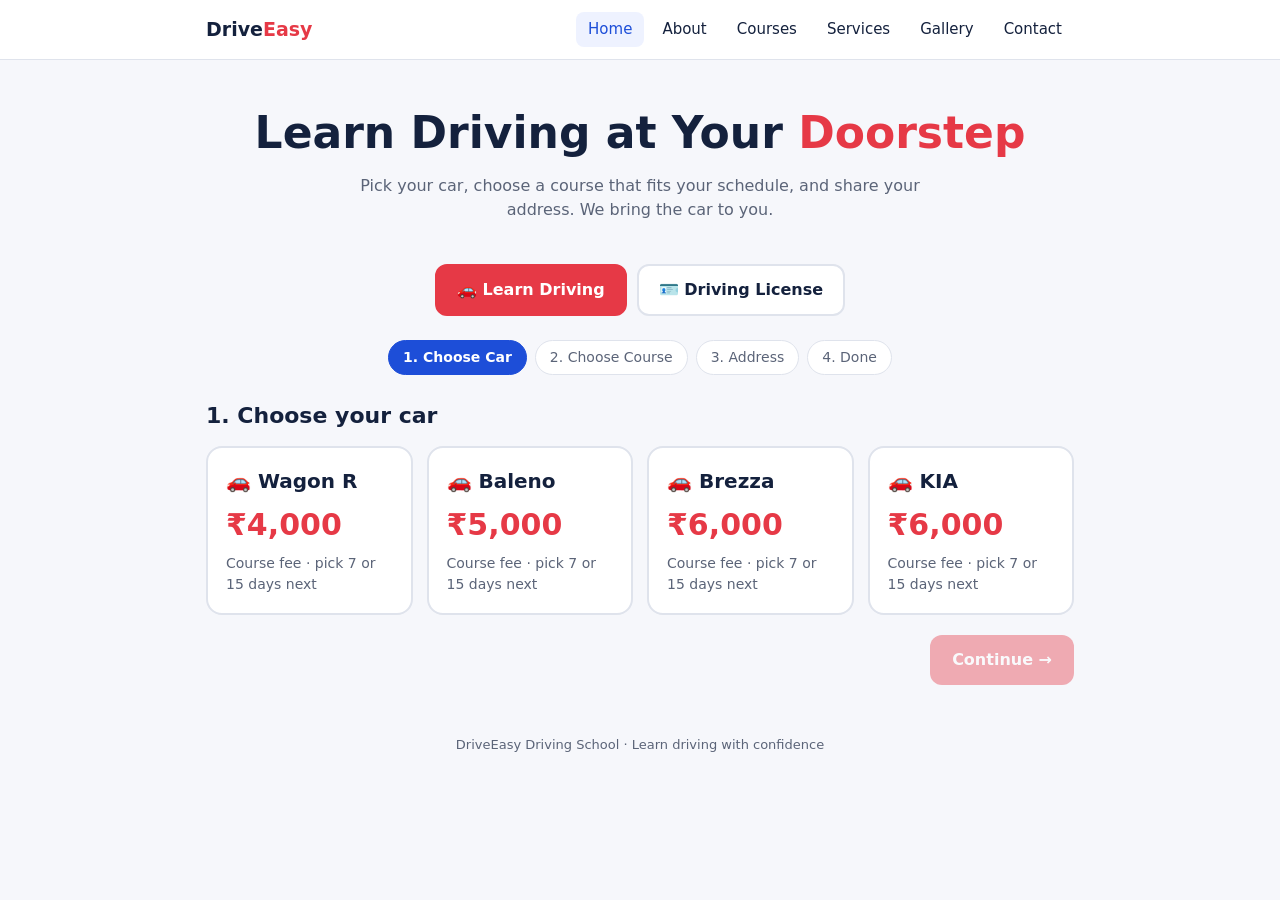
==== index.html @ 2872057d "Add DriveEasy Driving School website" ====
<!DOCTYPE html>
<html lang="en">
<head>
<meta charset="utf-8">
<meta name="viewport" content="width=device-width, initial-scale=1, viewport-fit=cover">
<title>DriveEasy Driving School – Learn Driving at Your Doorstep</title>
<link rel="icon" href="favicon.ico"><link rel="stylesheet" href="css/style.css"><link rel="stylesheet" href="css/responsive.css"><link rel="stylesheet" href="css/animations.css">
</head>
<body><nav class="site-nav"><div class="wrap"><a class="logo" href="index.html">Drive<span>Easy</span></a><button id="menuBtn" aria-label="Menu">☰</button><div id="menu"><a href="index.html" class="active">Home</a><a href="pages/about.html">About</a><a href="pages/courses.html">Courses</a><a href="pages/services.html">Services</a><a href="pages/gallery.html">Gallery</a><a href="pages/contact.html">Contact</a></div></div></nav>
<div class="wrap">
<header class="hero">
  <h1>Learn Driving at Your <span>Doorstep</span></h1>
  <p>Pick your car, choose a course that fits your schedule, and share your address. We bring the car to you.</p>
</header>

<div class="tabs">
  <button type="button" class="tab on" id="tabDrive">🚗 Learn Driving</button>
  <button type="button" class="tab" id="tabLic">🪪 Driving License</button>
</div>

<div class="steps" id="steps"></div>

<main>
<section id="s1">
  <h2>1. Choose your car</h2>
  <div class="grid" id="cars"></div>
</section>

<section id="s2" class="hidden">
  <h2>2. Choose your course</h2>
  <div class="plans" id="plans"></div>
  <div class="note" id="planNote"></div>
</section>

<section id="s3" class="hidden">
  <h2>3. Your address &amp; details</h2>
  <div class="summary" id="sum"></div>
  <form id="f" novalidate>
    <div class="row">
      <label>Full name<input id="name" required autocomplete="name"></label>
      <label>Mobile number<input id="phone" type="tel" required autocomplete="tel" inputmode="tel"></label>
    </div>
    <label>Full address (where the car should arrive)<textarea id="addr" rows="3" required autocomplete="street-address"></textarea></label>
    <div class="row">
      <label>City / Area<input id="city" required></label>
      <label>Preferred start date<input id="date" type="date" required></label>
    </div>
    <label>Preferred time slot<input id="slot" placeholder="e.g. 7:00 AM"></label>
    <div class="note"><b>Payment:</b> Pay in advance when the vehicle arrives at your address, before your first lesson starts. Nothing is charged online.</div>
  </form>
</section>

<section id="s4" class="hidden ok">
  <div class="big">✅</div>
  <h2>Almost done!</h2>
  <p>Your email app should have opened with your booking details. Press <b>Send</b> in it to complete your request, and we will contact you to confirm.</p>
  <p class="sub">Nothing opened? <a id="again" href="#">Tap here to open it again</a>.</p>
  <button class="btn ghost" id="restart">Make another booking</button>
</section>

<div class="nav" id="nav">
  <button class="btn ghost" id="back">← Back</button>
  <button class="btn" id="next">Continue →</button>
</div>
</main>

<section id="lic" class="hidden">
  <h2>Driving License Service</h2>
  <p class="sub">We help you get your driving license. Tell us what you need and our team will call you with the fees and required documents.</p>
  <form id="lf" novalidate>
    <label>What do you need?</label>
    <div class="opts" id="ltype"></div>
    <label style="margin-top:6px">Vehicle type</label>
    <div class="opts" id="lveh"></div>
    <div class="row">
      <label>Full name<input id="lname" required autocomplete="name"></label>
      <label>Mobile number<input id="lphone" type="tel" required autocomplete="tel" inputmode="tel"></label>
    </div>
    <label>Full address<textarea id="laddr" rows="3" required autocomplete="street-address"></textarea></label>
    <label>City / Area<input id="lcity" required></label>
    <label>Anything else we should know? (optional)<textarea id="lnote" rows="2"></textarea></label>
    <div class="nav" style="margin:8px 0 40px;justify-content:flex-end">
      <button type="button" class="btn" id="lsubmit">Submit request ✉️</button>
    </div>
  </form>
</section>

<section id="lok" class="hidden ok">
  <div class="big">✅</div>
  <h2>Almost done!</h2>
  <p>Your email app should have opened with your license request. Press <b>Send</b> to complete it, and we will contact you soon.</p>
  <p class="sub">Nothing opened? <a id="lagain" href="#">Tap here to open it again</a>.</p>
  <button class="btn ghost" id="lrestart">Make another request</button>
</section>
<footer>DriveEasy Driving School · Learn driving with confidence</footer>
</div>

<script src="js/form-validation.js"></script><script src="js/main.js"></script><script src="js/navigation.js"></script>
</body>
</html>
---- css/style.css ----
:root{box-sizing:border-box;padding-top:env(safe-area-inset-top,0px);padding-bottom:env(safe-area-inset-bottom,0px);
--bg:#f6f7fb;--card:#fff;--text:#14213d;--muted:#5b6478;--accent:#e63946;--accent2:#1d4ed8;--line:#dfe3ec;--soft:#eef2ff;color-scheme:light dark}
html{scroll-padding-top:env(safe-area-inset-top,0px)}
@media (prefers-color-scheme:dark){:root:not([data-theme="light"]){--bg:#0e1220;--card:#171d30;--text:#eef1fa;--muted:#a1a9c0;--accent:#ff5d6c;--accent2:#7ea2ff;--line:#2b3350;--soft:#1e2745}}
:root[data-theme="dark"]{--bg:#0e1220;--card:#171d30;--text:#eef1fa;--muted:#a1a9c0;--accent:#ff5d6c;--accent2:#7ea2ff;--line:#2b3350;--soft:#1e2745}
*{box-sizing:border-box}
body{margin:0;background:var(--bg);color:var(--text);font-family:system-ui,-apple-system,"Segoe UI",Roboto,sans-serif;line-height:1.5}
.wrap{max-width:900px;margin:0 auto;padding:0 16px}
header.hero{padding:40px 0 24px;text-align:center}
.hero h1{font-size:clamp(28px,6vw,44px);margin:0 0 8px}
.hero h1 span{color:var(--accent)}
.hero p{color:var(--muted);margin:0 auto;max-width:560px}
.steps{display:flex;gap:8px;margin:24px 0;justify-content:center;flex-wrap:wrap}
.pill{padding:6px 14px;border-radius:99px;border:1px solid var(--line);background:var(--card);font-size:14px;color:var(--muted)}
.pill.on{background:var(--accent2);border-color:var(--accent2);color:#fff;font-weight:600}
.pill.done{color:var(--accent2);border-color:var(--accent2)}
h2{font-size:22px;margin:8px 0 14px}
.grid{display:grid;grid-template-columns:repeat(auto-fit,minmax(190px,1fr));gap:14px}
.card{background:var(--card);border:2px solid var(--line);border-radius:16px;padding:18px;cursor:pointer;text-align:left;color:inherit;font:inherit;transition:.15s}
.card:hover{border-color:var(--accent2)}
.card.sel{border-color:var(--accent);box-shadow:0 0 0 3px color-mix(in srgb,var(--accent) 25%,transparent)}
.car{font-size:20px;font-weight:700}
.price{font-size:30px;font-weight:800;color:var(--accent);margin:6px 0}
.sub{color:var(--muted);font-size:14px}
.plans{display:grid;grid-template-columns:repeat(auto-fit,minmax(260px,1fr));gap:14px}
.plan h3{margin:0 0 4px;font-size:19px}
.tag{display:inline-block;background:var(--soft);color:var(--accent2);border-radius:8px;padding:2px 10px;font-size:13px;font-weight:600;margin-bottom:8px}
.plan ul{list-style:none;padding:0;margin:10px 0 0}
.plan li{padding:6px 0;border-top:1px solid var(--line);display:flex;justify-content:space-between;gap:10px;font-size:15px}
.plan li b{text-align:right}
.note{background:var(--soft);border-radius:12px;padding:12px 14px;margin-top:14px;font-size:14px}
form{display:grid;gap:12px}
.row{display:grid;grid-template-columns:1fr 1fr;gap:12px}
@media(max-width:560px){.row{grid-template-columns:1fr}}
label{font-size:14px;font-weight:600;display:grid;gap:4px}
input,textarea{font:inherit;padding:11px 12px;border-radius:10px;border:1px solid var(--line);background:var(--card);color:var(--text);width:100%}
input:focus,textarea:focus{outline:2px solid var(--accent2);border-color:transparent}
.summary{background:var(--card);border:1px solid var(--line);border-radius:14px;padding:14px 16px;margin-bottom:6px}
.summary div{display:flex;justify-content:space-between;padding:4px 0;gap:10px}
.nav{display:flex;justify-content:space-between;gap:10px;margin:20px 0 40px}
button.btn{font:inherit;font-weight:700;padding:12px 22px;border-radius:12px;border:0;cursor:pointer;background:var(--accent);color:#fff}
button.btn.ghost{background:transparent;color:var(--text);border:1px solid var(--line)}
button.btn:disabled{opacity:.4;cursor:not-allowed}
.hidden{display:none}
.tabs{display:flex;gap:10px;justify-content:center;flex-wrap:wrap;margin-top:18px}
.tab{font:inherit;font-weight:700;padding:12px 20px;border-radius:12px;border:2px solid var(--line);background:var(--card);color:var(--text);cursor:pointer}
.tab.on{border-color:var(--accent);background:var(--accent);color:#fff}
.opts{display:grid;grid-template-columns:repeat(auto-fit,minmax(180px,1fr));gap:10px}
.opts .card{padding:14px;font-weight:600}
.ok{text-align:center;padding:30px 10px}
.ok .big{font-size:48px}
footer{text-align:center;color:var(--muted);font-size:13px;padding:10px 0 30px}
a{color:var(--accent2)}

.site-nav{background:var(--card);border-bottom:1px solid var(--line);position:sticky;top:0;z-index:10}
.site-nav .wrap{display:flex;align-items:center;justify-content:space-between;gap:10px;padding-top:12px;padding-bottom:12px}
.logo{font-weight:800;font-size:19px;color:var(--text);text-decoration:none}.logo span{color:var(--accent)}
#menu{display:flex;gap:6px;flex-wrap:wrap}
#menu a{color:var(--text);text-decoration:none;padding:6px 12px;border-radius:8px;font-size:15px}
#menu a:hover,#menu a.active{background:var(--soft);color:var(--accent2)}
#menuBtn{display:none;font:inherit;font-size:22px;background:none;border:1px solid var(--line);border-radius:8px;color:var(--text);padding:2px 10px;cursor:pointer}
.page{padding:30px 0 40px}.page h1{font-size:clamp(26px,5vw,36px);margin:0 0 10px}
table{width:100%;border-collapse:collapse;background:var(--card);border-radius:12px;overflow:hidden}
th,td{padding:12px;border-bottom:1px solid var(--line);text-align:left}th{background:var(--soft)}
.ph{aspect-ratio:4/3;border:2px dashed var(--line);border-radius:14px;display:grid;place-items:center;color:var(--muted);font-size:14px;text-align:center;padding:8px}
.btn-link{display:inline-block;margin-top:12px;background:var(--accent);color:#fff;text-decoration:none;font-weight:700;padding:11px 20px;border-radius:12px}
---- css/responsive.css ----
@media(max-width:700px){
  #menuBtn{display:block}
  #menu{display:none;position:absolute;left:0;right:0;top:100%;background:var(--card);flex-direction:column;padding:10px 16px;border-bottom:1px solid var(--line)}
  #menu.open{display:flex}
  .site-nav{position:sticky}
  .site-nav .wrap{position:relative}
}
---- css/animations.css ----
@keyframes fadeUp{from{opacity:0;transform:translateY(10px)}to{opacity:1;transform:none}}
.card,.page,.hero,.summary{animation:fadeUp .35s ease both}
@media (prefers-reduced-motion:reduce){*{animation:none!important;transition:none!important}}
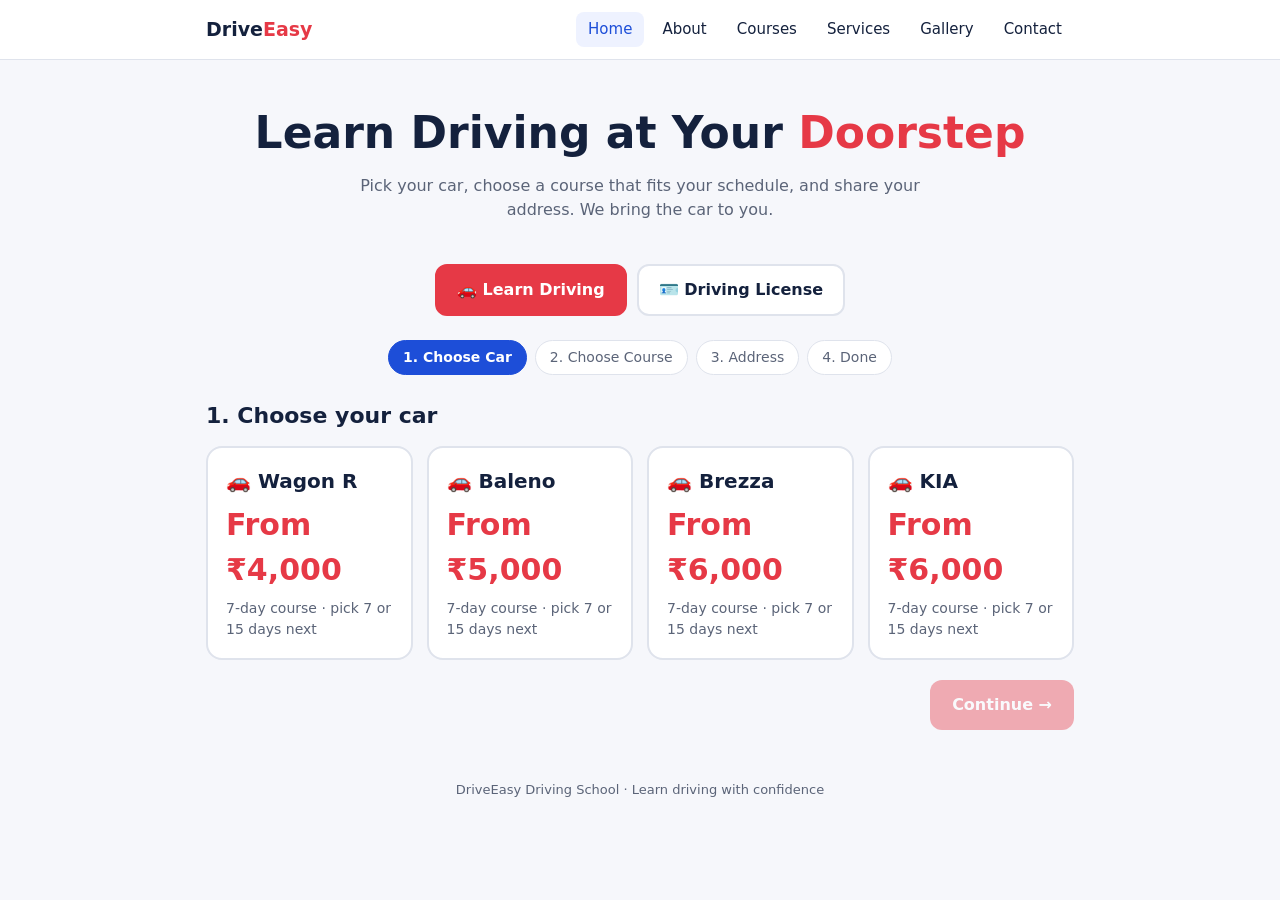
==== commit db2794c0: "Form Submit" ====
--- a/index.html
+++ b/index.html
@@ -40,21 +40,22 @@
       <label>Full name<input id="name" required autocomplete="name"></label>
       <label>Mobile number<input id="phone" type="tel" required autocomplete="tel" inputmode="tel"></label>
     </div>
-    <label>Full address (where the car should arrive)<textarea id="addr" rows="3" required autocomplete="street-address"></textarea></label>
+    <label>Pickup spot / nearby landmark (findable on Google Maps)<input id="pickup" required placeholder="Enter a place or landmark shown on Google Maps"></label>
+    <label>Full address as shown on Google Maps<textarea id="addr" rows="3" required autocomplete="street-address" placeholder="Copy the full address shown for your pickup spot in Google Maps"></textarea></label>
     <div class="row">
       <label>City / Area<input id="city" required></label>
       <label>Preferred start date<input id="date" type="date" required></label>
     </div>
     <label>Preferred time slot<input id="slot" placeholder="e.g. 7:00 AM"></label>
     <div class="note"><b>Payment:</b> Pay in advance when the vehicle arrives at your address, before your first lesson starts. Nothing is charged online.</div>
+    <p id="sendError" class="hidden" role="alert"></p>
   </form>
 </section>
 
 <section id="s4" class="hidden ok">
   <div class="big">✅</div>
   <h2>Almost done!</h2>
-  <p>Your email app should have opened with your booking details. Press <b>Send</b> in it to complete your request, and we will contact you to confirm.</p>
-  <p class="sub">Nothing opened? <a id="again" href="#">Tap here to open it again</a>.</p>
+  <p>Your booking request has been sent. We will contact you to confirm.</p>
   <button class="btn ghost" id="restart">Make another booking</button>
 </section>
 
@@ -76,9 +77,11 @@
       <label>Full name<input id="lname" required autocomplete="name"></label>
       <label>Mobile number<input id="lphone" type="tel" required autocomplete="tel" inputmode="tel"></label>
     </div>
-    <label>Full address<textarea id="laddr" rows="3" required autocomplete="street-address"></textarea></label>
+    <label>Pickup spot / nearby landmark (findable on Google Maps)<input id="lpickup" required placeholder="Enter a place or landmark shown on Google Maps"></label>
+    <label>Full address as shown on Google Maps<textarea id="laddr" rows="3" required autocomplete="street-address" placeholder="Copy the full address shown for your pickup spot in Google Maps"></textarea></label>
     <label>City / Area<input id="lcity" required></label>
     <label>Anything else we should know? (optional)<textarea id="lnote" rows="2"></textarea></label>
+    <p id="licenseSendError" class="hidden" role="alert"></p>
     <div class="nav" style="margin:8px 0 40px;justify-content:flex-end">
       <button type="button" class="btn" id="lsubmit">Submit request ✉️</button>
     </div>
@@ -88,8 +91,7 @@
 <section id="lok" class="hidden ok">
   <div class="big">✅</div>
   <h2>Almost done!</h2>
-  <p>Your email app should have opened with your license request. Press <b>Send</b> to complete it, and we will contact you soon.</p>
-  <p class="sub">Nothing opened? <a id="lagain" href="#">Tap here to open it again</a>.</p>
+  <p>Your license request has been sent. We will contact you soon.</p>
   <button class="btn ghost" id="lrestart">Make another request</button>
 </section>
 <footer>DriveEasy Driving School · Learn driving with confidence</footer>
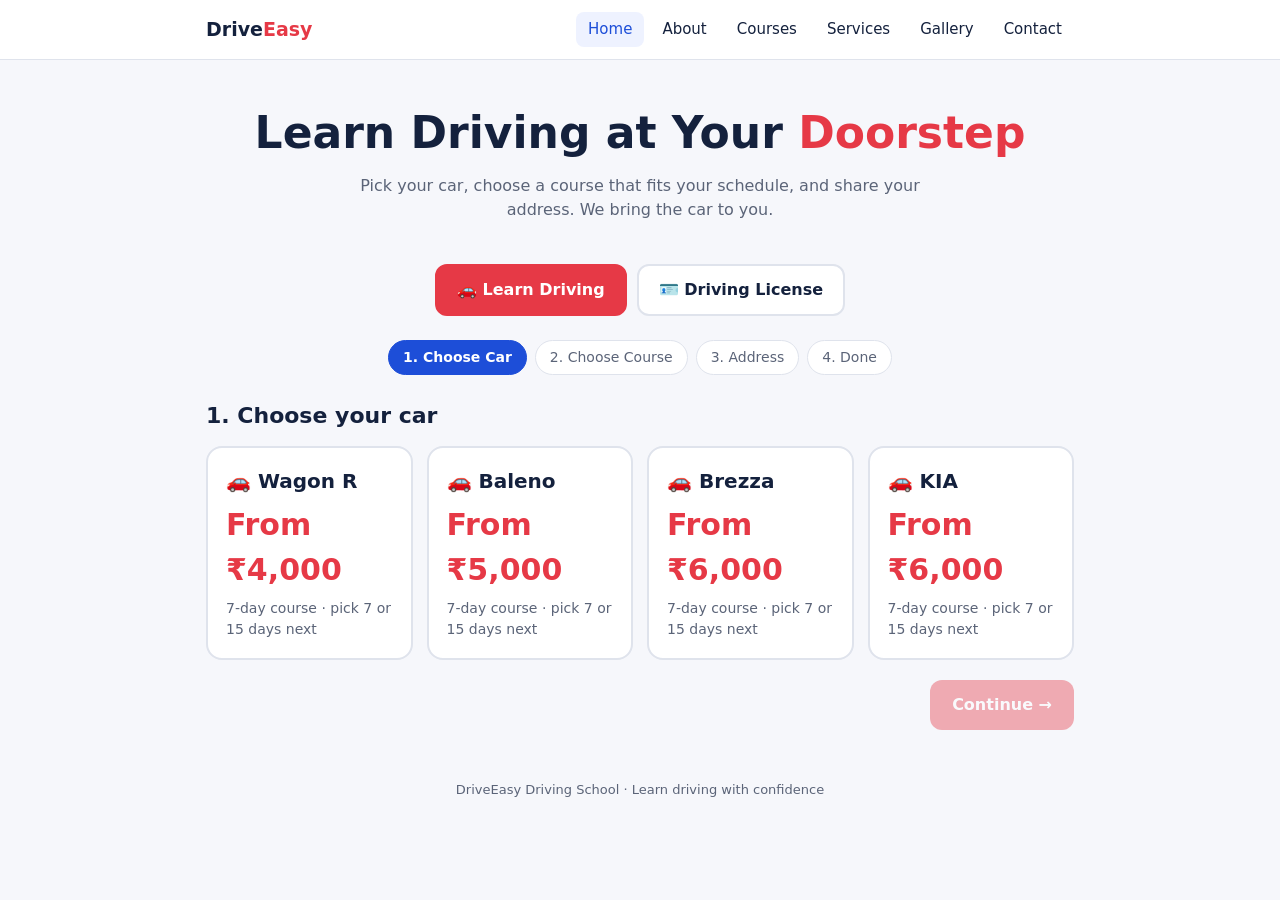
==== commit 803da726: "Images New" ====
--- a/index.html
+++ b/index.html
@@ -40,6 +40,7 @@
       <label>Full name<input id="name" required autocomplete="name"></label>
       <label>Mobile number<input id="phone" type="tel" required autocomplete="tel" inputmode="tel"></label>
     </div>
+    <label>Email address<input id="email" type="email" required autocomplete="email" placeholder="you@example.com"></label>
     <label>Pickup spot / nearby landmark (findable on Google Maps)<input id="pickup" required placeholder="Enter a place or landmark shown on Google Maps"></label>
     <label>Full address as shown on Google Maps<textarea id="addr" rows="3" required autocomplete="street-address" placeholder="Copy the full address shown for your pickup spot in Google Maps"></textarea></label>
     <div class="row">
@@ -47,7 +48,7 @@
       <label>Preferred start date<input id="date" type="date" required></label>
     </div>
     <label>Preferred time slot<input id="slot" placeholder="e.g. 7:00 AM"></label>
-    <div class="note"><b>Payment:</b> Pay in advance when the vehicle arrives at your address, before your first lesson starts. Nothing is charged online.</div>
+    <div class="note"><b>Payment:</b> After confirming your booking, we’ll email you the course details, lesson timings, and a QR code for payment.</div>
     <p id="sendError" class="hidden" role="alert"></p>
   </form>
 </section>
@@ -55,7 +56,7 @@
 <section id="s4" class="hidden ok">
   <div class="big">✅</div>
   <h2>Almost done!</h2>
-  <p>Your booking request has been sent. We will contact you to confirm.</p>
+  <p>Your booking request has been sent. After we confirm it, we’ll email you the course details, lesson timings, and payment QR code.</p>
   <button class="btn ghost" id="restart">Make another booking</button>
 </section>
 
@@ -77,7 +78,7 @@
       <label>Full name<input id="lname" required autocomplete="name"></label>
       <label>Mobile number<input id="lphone" type="tel" required autocomplete="tel" inputmode="tel"></label>
     </div>
-    <label>Pickup spot / nearby landmark (findable on Google Maps)<input id="lpickup" required placeholder="Enter a place or landmark shown on Google Maps"></label>
+    <label>Email address<input id="lemail" type="email" required autocomplete="email" placeholder="you@example.com"></label>
     <label>Full address as shown on Google Maps<textarea id="laddr" rows="3" required autocomplete="street-address" placeholder="Copy the full address shown for your pickup spot in Google Maps"></textarea></label>
     <label>City / Area<input id="lcity" required></label>
     <label>Anything else we should know? (optional)<textarea id="lnote" rows="2"></textarea></label>
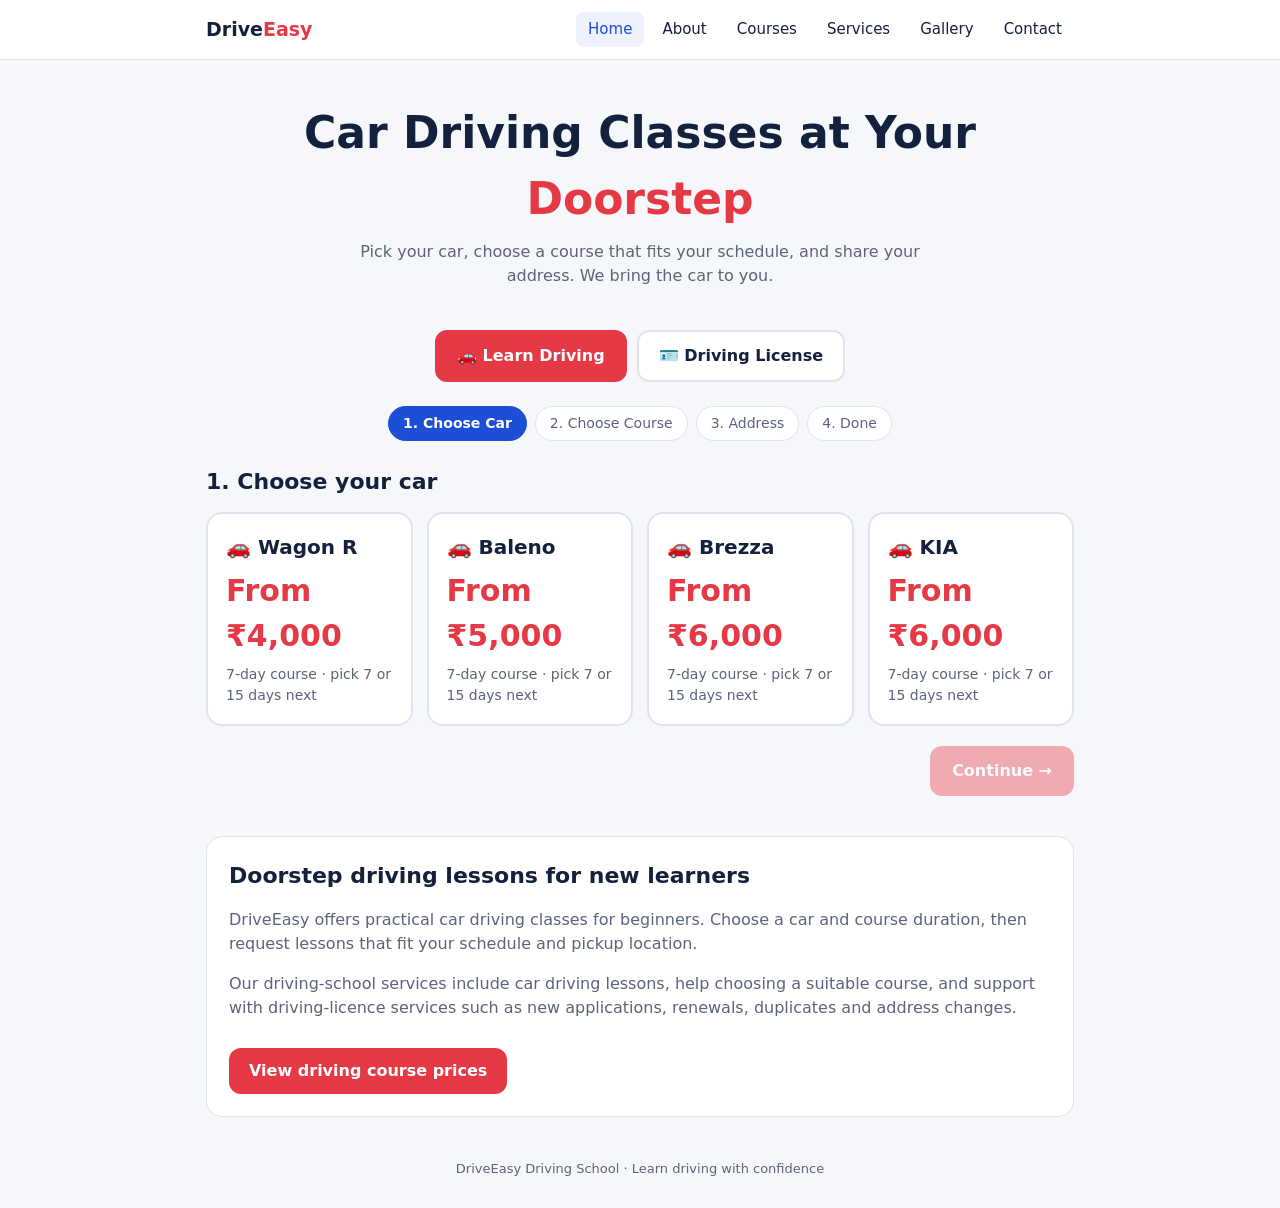
==== commit e94c4b08: "Seo Changes" ====
--- a/index.html
+++ b/index.html
@@ -3,13 +3,40 @@
 <head>
 <meta charset="utf-8">
 <meta name="viewport" content="width=device-width, initial-scale=1, viewport-fit=cover">
-<title>DriveEasy Driving School – Learn Driving at Your Doorstep</title>
+<title>DriveEasy | Doorstep Car Driving Classes & Driving School</title>
+
+<meta name="description" content="DriveEasy offers beginner-friendly doorstep car driving classes, practical driving lessons and driving licence assistance. Book a course online.">
+
+<meta name="robots" content="index, follow">
+
+<link rel="canonical" href="https://driveeasyofficial.github.io/">
+<meta property="og:title" content="DriveEasy | Doorstep Car Driving Classes">
+<meta property="og:description" content="Beginner-friendly car driving lessons at your doorstep, plus driving licence assistance.">
+<meta property="og:url" content="https://driveeasyofficial.github.io/">
+<meta property="og:type" content="website">
+<meta property="og:image" content="https://driveeasyofficial.github.io/assets/images/courses/gallery-instructor.jpg">
+<meta name="twitter:card" content="summary_large_image">
+<meta name="twitter:title" content="DriveEasy | Doorstep Car Driving Classes">
+<meta name="twitter:description" content="Beginner-friendly car driving lessons at your doorstep, plus driving licence assistance.">
+<meta name="twitter:image" content="https://driveeasyofficial.github.io/assets/images/courses/gallery-instructor.jpg">
+<meta name="theme-color" content="#e63946">
+
+<script type="application/ld+json">
+{
+  "@context": "https://schema.org",
+  "@type": "DrivingSchool",
+  "name": "DriveEasy Driving School",
+  "url": "https://driveeasyofficial.github.io/",
+  "description": "Beginner-friendly doorstep car driving classes, practical driving lessons and driving licence assistance."
+}
+</script>
+
 <link rel="icon" href="favicon.ico"><link rel="stylesheet" href="css/style.css"><link rel="stylesheet" href="css/responsive.css"><link rel="stylesheet" href="css/animations.css">
 </head>
 <body><nav class="site-nav"><div class="wrap"><a class="logo" href="index.html">Drive<span>Easy</span></a><button id="menuBtn" aria-label="Menu">☰</button><div id="menu"><a href="index.html" class="active">Home</a><a href="pages/about.html">About</a><a href="pages/courses.html">Courses</a><a href="pages/services.html">Services</a><a href="pages/gallery.html">Gallery</a><a href="pages/contact.html">Contact</a></div></div></nav>
 <div class="wrap">
 <header class="hero">
-  <h1>Learn Driving at Your <span>Doorstep</span></h1>
+  <h1>Car Driving Classes at Your <span>Doorstep</span></h1>
   <p>Pick your car, choose a course that fits your schedule, and share your address. We bring the car to you.</p>
 </header>
 
@@ -95,6 +122,13 @@
   <p>Your license request has been sent. We will contact you soon.</p>
   <button class="btn ghost" id="lrestart">Make another request</button>
 </section>
+
+<section class="seo-content" aria-labelledby="driving-school-info">
+  <h2 id="driving-school-info">Doorstep driving lessons for new learners</h2>
+  <p>DriveEasy offers practical car driving classes for beginners. Choose a car and course duration, then request lessons that fit your schedule and pickup location.</p>
+  <p>Our driving-school services include car driving lessons, help choosing a suitable course, and support with driving-licence services such as new applications, renewals, duplicates and address changes.</p>
+  <a class="btn-link" href="pages/courses.html">View driving course prices</a>
+</section>
 <footer>DriveEasy Driving School · Learn driving with confidence</footer>
 </div>
 
--- a/css/style.css
+++ b/css/style.css
@@ -60,7 +60,11 @@
 #menu a:hover,#menu a.active{background:var(--soft);color:var(--accent2)}
 #menuBtn{display:none;font:inherit;font-size:22px;background:none;border:1px solid var(--line);border-radius:8px;color:var(--text);padding:2px 10px;cursor:pointer}
 .page{padding:30px 0 40px}.page h1{font-size:clamp(26px,5vw,36px);margin:0 0 10px}
+.seo-content{margin:8px 0 32px;padding:22px;background:var(--card);border:1px solid var(--line);border-radius:16px}.seo-content h2{margin-top:0}.seo-content p{color:var(--muted)}
 table{width:100%;border-collapse:collapse;background:var(--card);border-radius:12px;overflow:hidden}
 th,td{padding:12px;border-bottom:1px solid var(--line);text-align:left}th{background:var(--soft)}
 .ph{aspect-ratio:4/3;border:2px dashed var(--line);border-radius:14px;display:grid;place-items:center;color:var(--muted);font-size:14px;text-align:center;padding:8px}
+.gallery-item{margin:0;background:var(--card);border:1px solid var(--line);border-radius:12px;overflow:hidden}
+.gallery-item img{display:block;width:100%;aspect-ratio:4/3;object-fit:cover}
+.gallery-item figcaption{padding:10px 12px;color:var(--muted);font-size:14px}
 .btn-link{display:inline-block;margin-top:12px;background:var(--accent);color:#fff;text-decoration:none;font-weight:700;padding:11px 20px;border-radius:12px}
